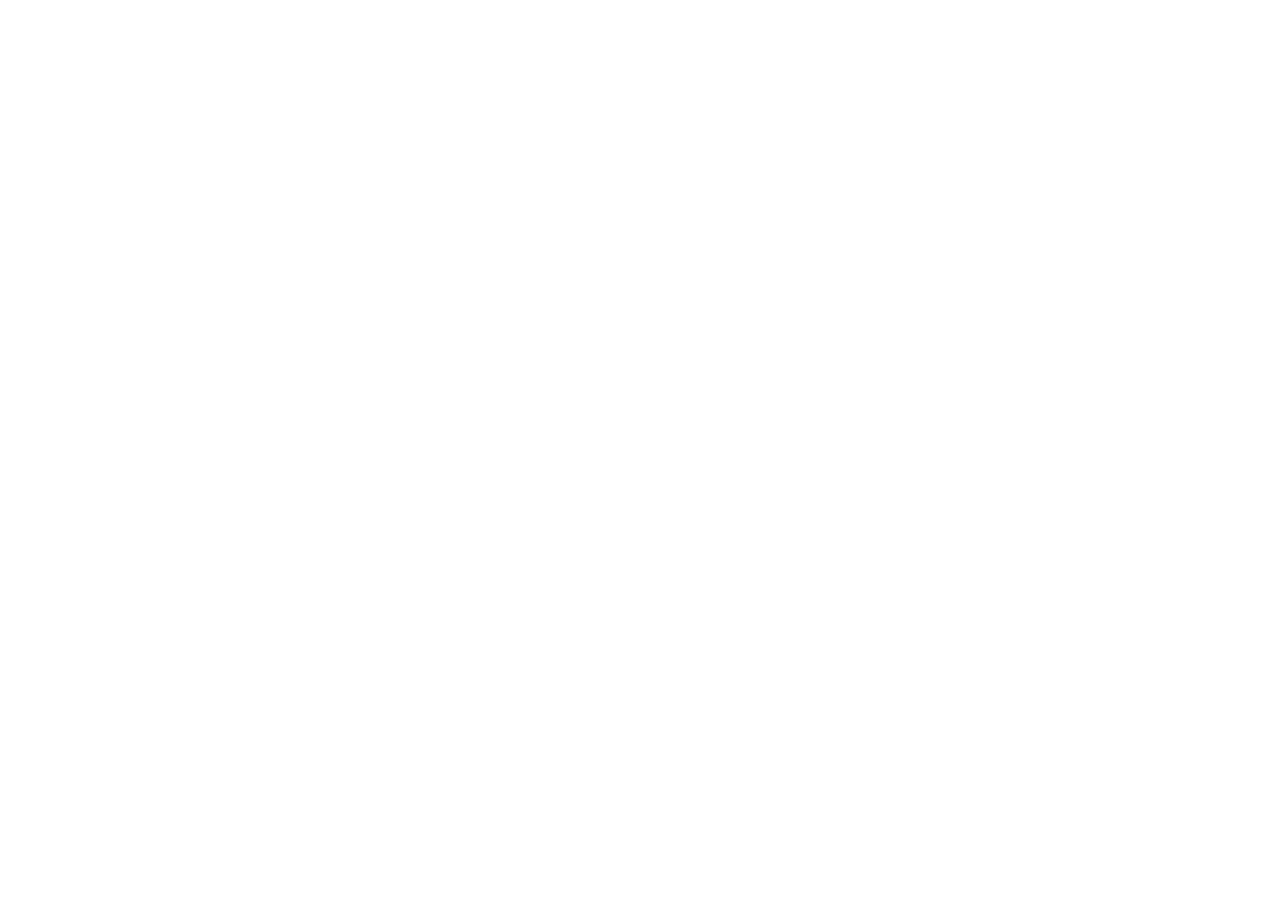
==== blog.html @ 94174ed9 "Add files via upload" ====
<!DOCTYPE html>
<html lang="en">
<head>
    <meta charset="UTF-8">
    <meta name="viewport" content="width=device-width, initial-scale=1.0">
    <title>Document</title>
</head>
<body>
    
</body>
</html>
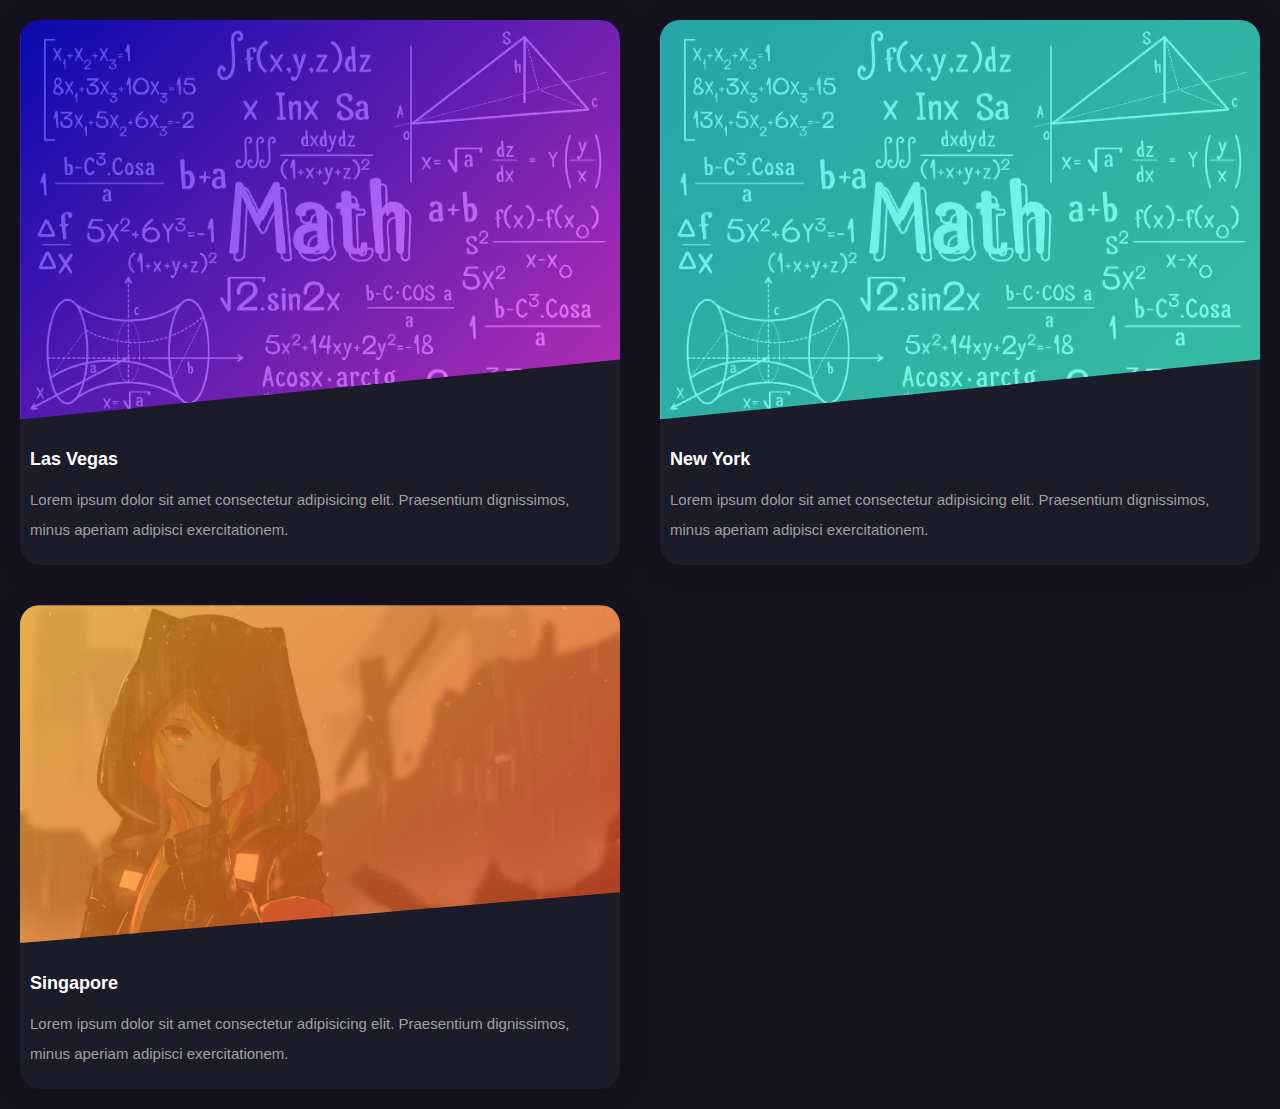
==== commit ee9e4ecb: "Update To Blog and Site" ====
--- a/blog.html
+++ b/blog.html
@@ -4,8 +4,37 @@
     <meta charset="UTF-8">
     <meta name="viewport" content="width=device-width, initial-scale=1.0">
     <title>Document</title>
+    <link rel="stylesheet" type="text/css" href="styles/blog.css">
 </head>
 <body>
-    
+    <div class="cards">
+        <div class="card card1">
+            <div class="container">
+                <img src="images/Math.jpeg" alt="las vegas">
+            </div>
+            <div class="details">
+                <h3>Las Vegas</h3>
+                <p>Lorem ipsum dolor sit amet consectetur adipisicing elit. Praesentium dignissimos, minus aperiam adipisci exercitationem.</p>
+            </div>
+        </div>
+        <div class="card card2">
+            <div class="container">
+                <img src="images/Math.jpeg" alt="New York">
+            </div>
+            <div class="details">
+                <h3>New York</h3>
+                <p>Lorem ipsum dolor sit amet consectetur adipisicing elit. Praesentium dignissimos, minus aperiam adipisci exercitationem.</p>
+            </div>
+        </div>
+        <div class="card card3">
+            <div class="container">
+                <img src="images/Top Blog Post.png" alt="Singapore">
+            </div>
+            <div class="details">
+                <h3>Singapore</h3>
+                <p>Lorem ipsum dolor sit amet consectetur adipisicing elit. Praesentium dignissimos, minus aperiam adipisci exercitationem.</p>
+            </div>
+        </div>
+    </div>
 </body>
 </html>--- a/styles/blog.css
+++ b/styles/blog.css
@@ -0,0 +1,78 @@
+*{
+    padding: 0;
+    margin: 0;
+    box-sizing: border-box;
+}
+body{
+    background-color: #151320;
+    height: 100vh;
+    display: grid;
+    place-items: center center;
+    font-family: 'Poppins',sans-serif;
+}
+.cards{
+    display: grid;
+    grid-template-columns: repeat(auto-fit,minmax(400px,1fr));
+    padding: 20px;
+    grid-gap: 40px;
+}
+.card{
+    background-color: #1c1b29;
+    border-radius: 20px;
+    box-shadow: 0 0 30px rgba(0,0,0,0.18);
+}
+.container{
+    position: relative;
+    clip-path: polygon(0 0,100% 0, 100% 85%, 0 100%);
+}
+img{
+    width: 100%;
+    display: block;
+    border-radius: 20px 20px 0 0;
+}
+.container:after{
+    content: "";
+    height: 100%;
+    width: 100%;
+    position: absolute;
+    top: 0;
+    left: 0;
+    border-radius: 20px 20px 0 0;
+    opacity: 0.7;
+}
+.card1>.container:after{
+    background-image: linear-gradient(
+        135deg,
+        #0100ec,
+        #fb36f4
+    );
+}
+.card2>.container:after{
+    background-image: linear-gradient(
+        135deg,
+        #2bdce3,
+        #42ffdb
+    );
+}
+.card3>.container:after{
+    background-image: linear-gradient(
+        135deg,
+        #ffab1d,
+        #f8501c
+    );
+}
+.details{
+    padding: 20px 10px;
+}
+.details>h3{
+    color: #ffffff;
+    font-weight: 600;
+    font-size: 18px;
+    margin: 10px 0 15px 0;
+}
+.details>p{
+    color: #a0a0a0;
+    font-size: 15px;
+    line-height: 30px;
+    font-weight: 400;
+}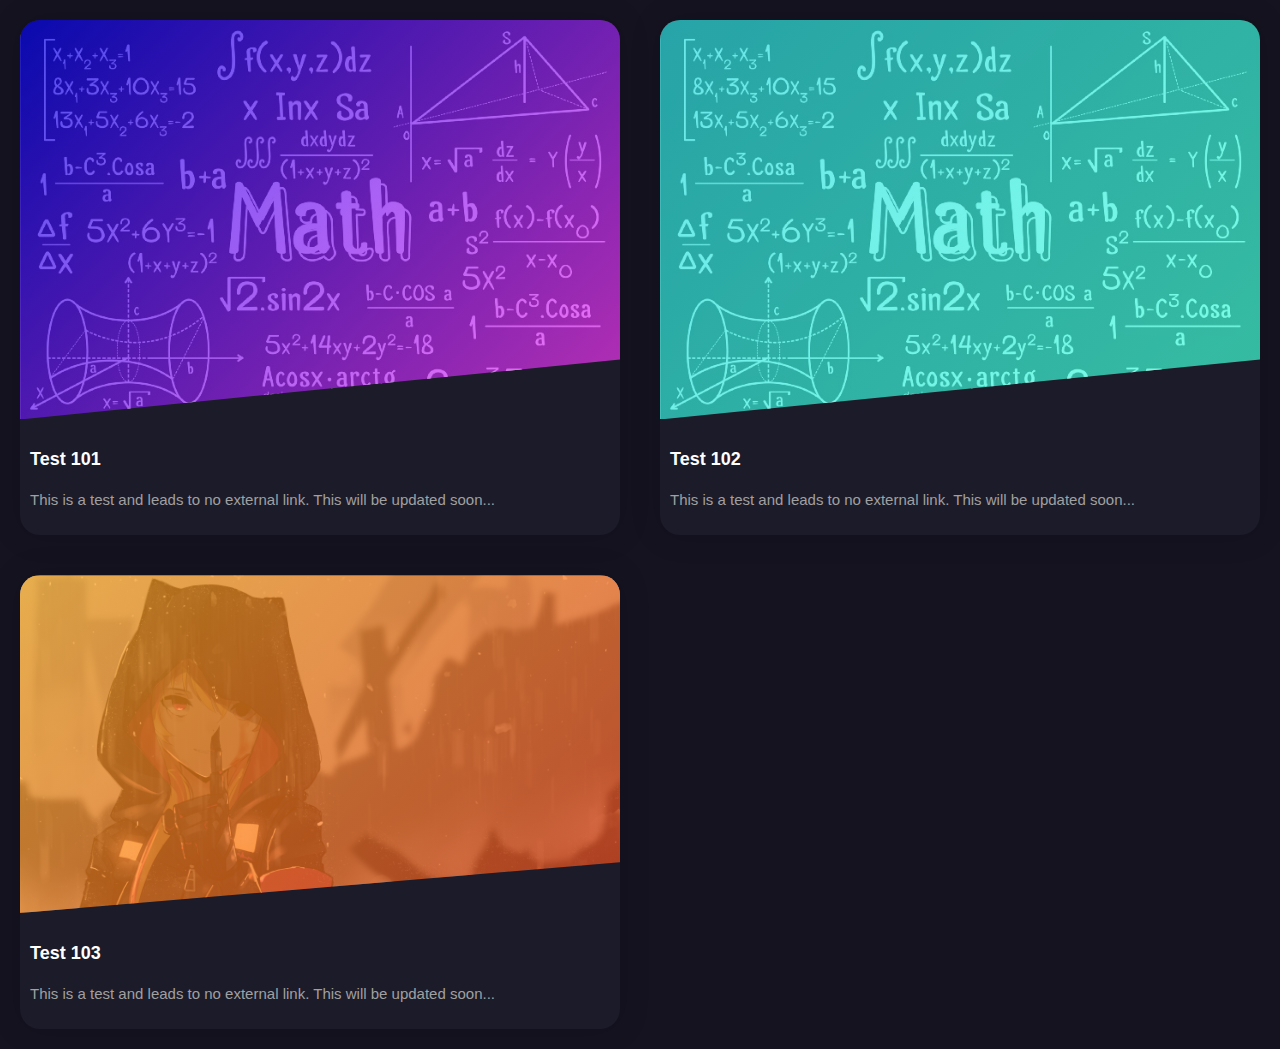
==== commit 92be37cc: "Update blog.html" ====
--- a/blog.html
+++ b/blog.html
@@ -13,8 +13,8 @@
                 <img src="images/Math.jpeg" alt="las vegas">
             </div>
             <div class="details">
-                <h3>Las Vegas</h3>
-                <p>Lorem ipsum dolor sit amet consectetur adipisicing elit. Praesentium dignissimos, minus aperiam adipisci exercitationem.</p>
+                <h3>Test 101</h3>
+                <p>This is a test and leads to no external link. This will be updated soon...</p>
             </div>
         </div>
         <div class="card card2">
@@ -22,8 +22,8 @@
                 <img src="images/Math.jpeg" alt="New York">
             </div>
             <div class="details">
-                <h3>New York</h3>
-                <p>Lorem ipsum dolor sit amet consectetur adipisicing elit. Praesentium dignissimos, minus aperiam adipisci exercitationem.</p>
+                <h3>Test 102</h3>
+                <p>This is a test and leads to no external link. This will be updated soon...</p>
             </div>
         </div>
         <div class="card card3">
@@ -31,8 +31,8 @@
                 <img src="images/Top Blog Post.png" alt="Singapore">
             </div>
             <div class="details">
-                <h3>Singapore</h3>
-                <p>Lorem ipsum dolor sit amet consectetur adipisicing elit. Praesentium dignissimos, minus aperiam adipisci exercitationem.</p>
+                <h3>Test 103</h3>
+                <p>This is a test and leads to no external link. This will be updated soon...</p>
             </div>
         </div>
     </div>
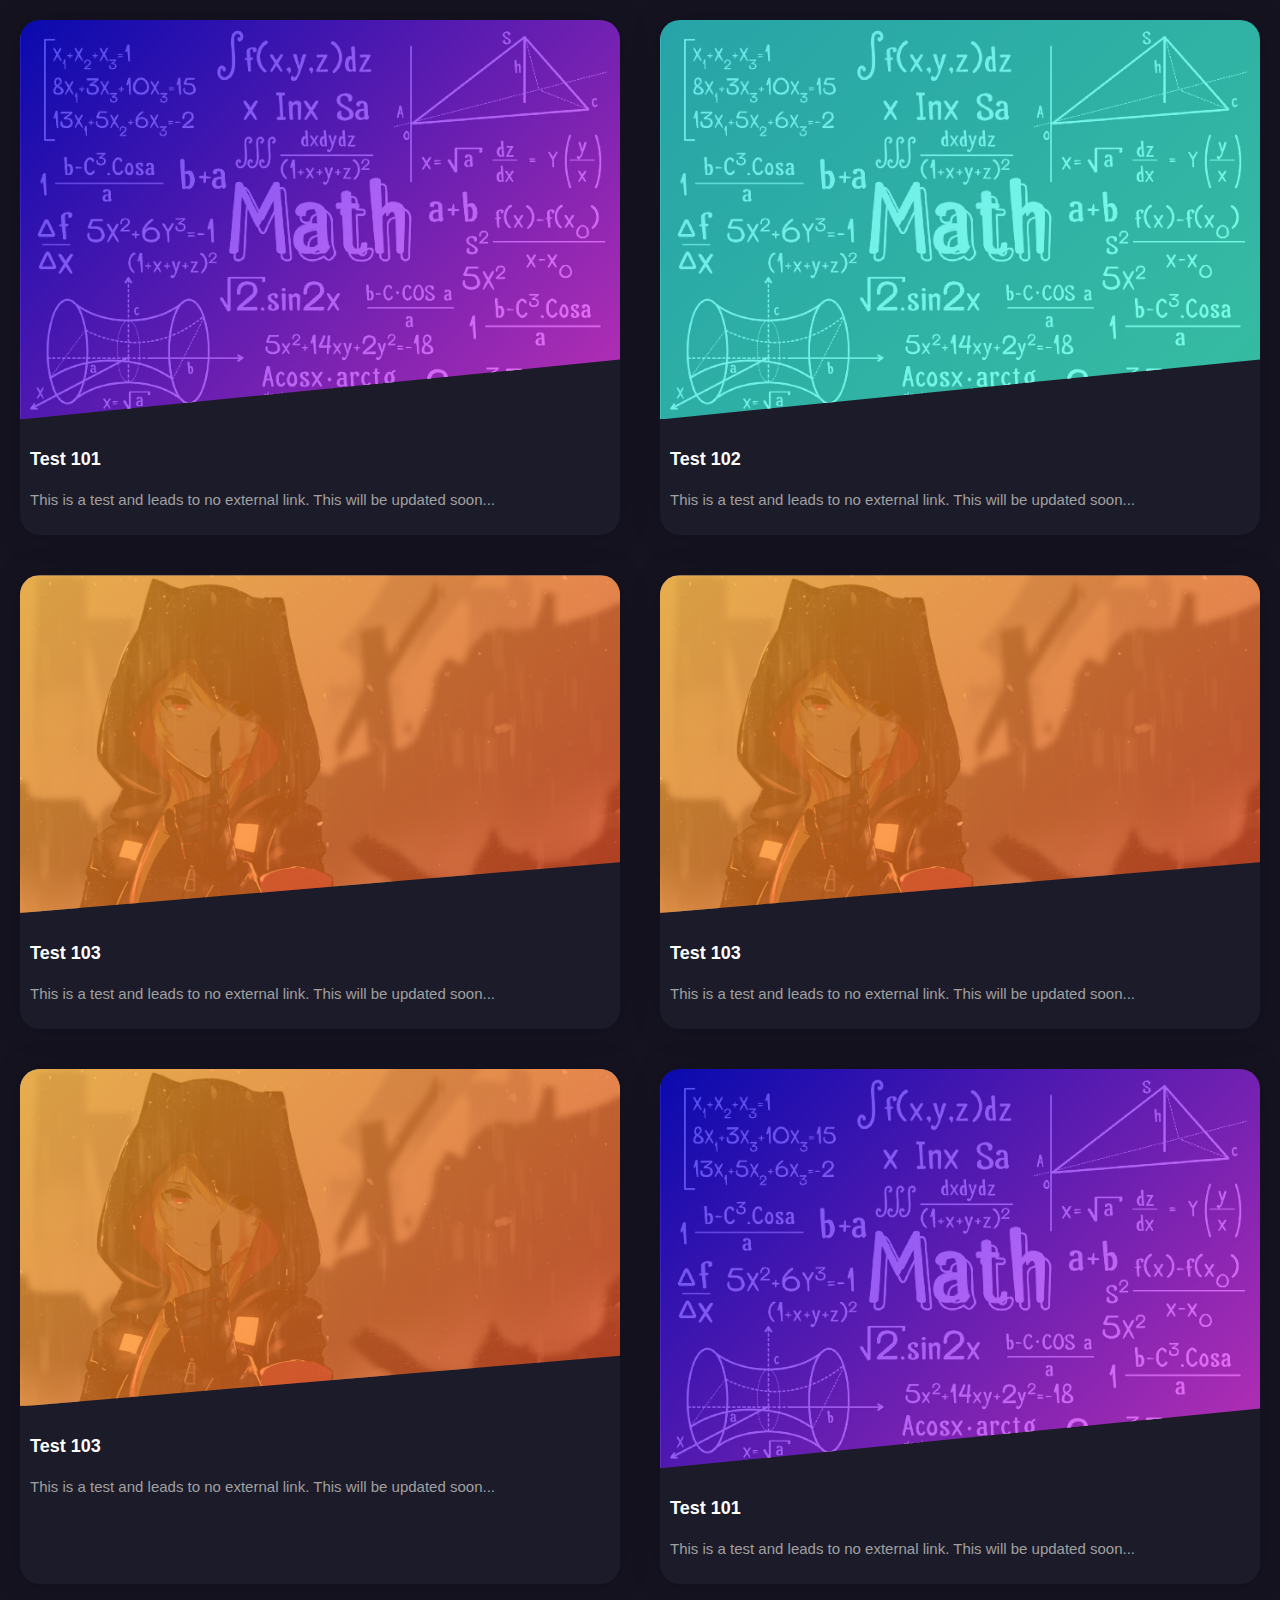
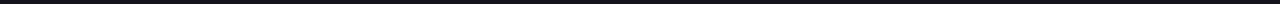
==== commit bd76c38e: "Update blog.html" ====
--- a/blog.html
+++ b/blog.html
@@ -35,6 +35,33 @@
                 <p>This is a test and leads to no external link. This will be updated soon...</p>
             </div>
         </div>
+        <div class="card card3">
+            <div class="container">
+                <img src="images/Top Blog Post.png" alt="Singapore">
+            </div>
+            <div class="details">
+                <h3>Test 103</h3>
+                <p>This is a test and leads to no external link. This will be updated soon...</p>
+            </div>
+        </div>
+        <div class="card card3">
+            <div class="container">
+                <img src="images/Top Blog Post.png" alt="Singapore">
+            </div>
+            <div class="details">
+                <h3>Test 103</h3>
+                <p>This is a test and leads to no external link. This will be updated soon...</p>
+            </div>
+        </div>
+        <div class="card card1">
+            <div class="container">
+                <img src="images/Math.jpeg" alt="las vegas">
+            </div>
+            <div class="details">
+                <h3>Test 101</h3>
+                <p>This is a test and leads to no external link. This will be updated soon...</p>
+            </div>
+        </div>
     </div>
 </body>
 </html>